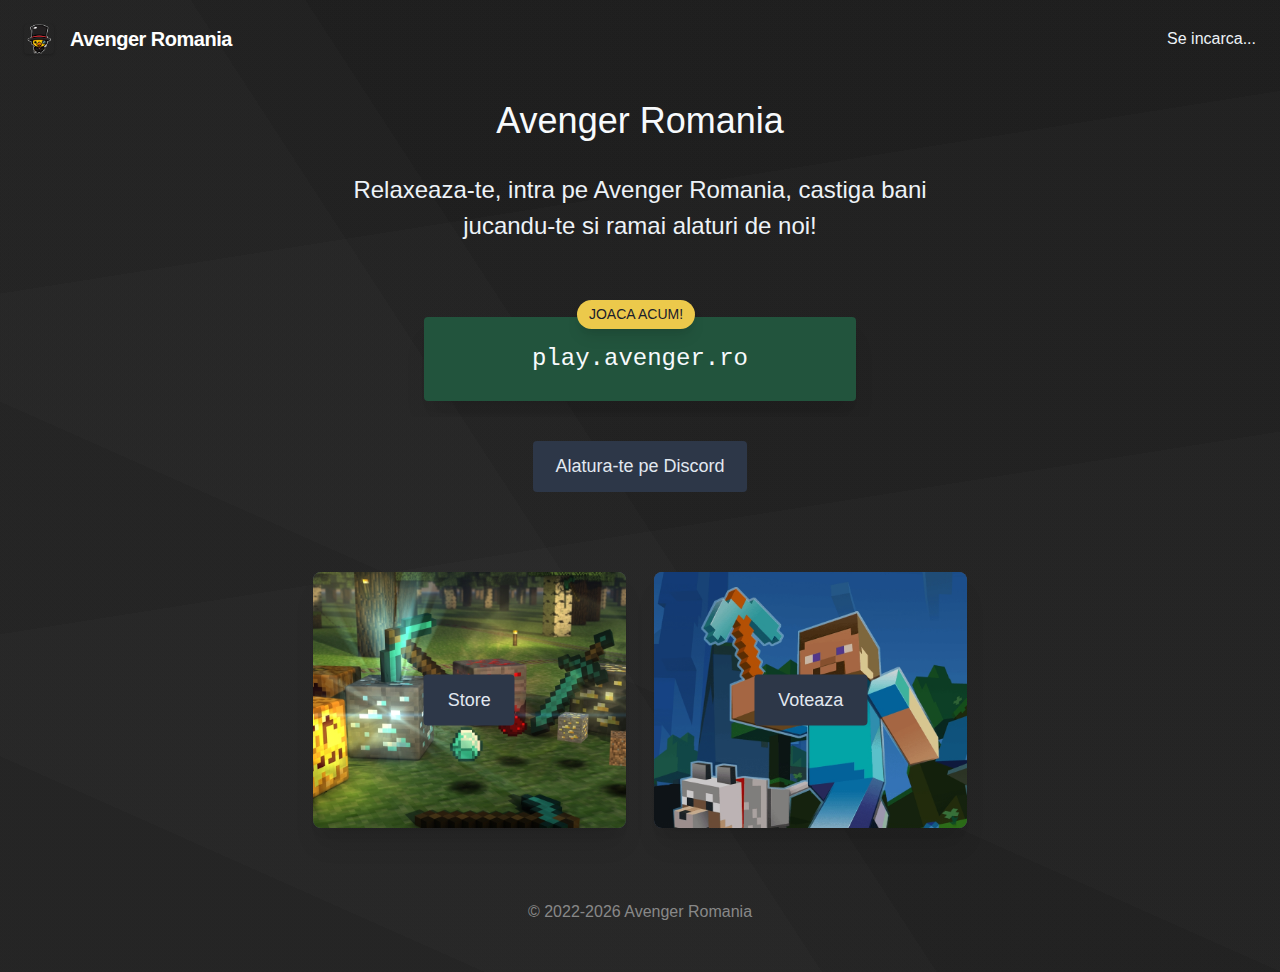
==== index.html @ f8ee8728 "Add files via upload" ====
<!DOCTYPE html>
<meta name="viewport" content="width=device-width, initial-scale=1.0"> <title>Avenger Romania</title> <meta name="description" content="Relaxeaza-te, intra pe Avenger Romania, castiga bani jucandu-te si ramai alaturi de noi!"> <link rel="shortcut icon" href="favicon.ico"> <link rel="apple-touch-icon" sizes="180x180" href="/media/apple-touch-icon.png">  <meta name="robots" content="index">  <link href="./media/styles.css" rel="stylesheet"> <link href="./media/tailwind.min.css" rel="stylesheet"> <link href="./media/css2" rel="stylesheet">  <meta name="theme-color" content="#272727">  <meta property="og:title" content="Avenger Romania"> <meta property="og:description" content="Sa inceapa jocul pe Avenger Romania si descopera o multime de moduri noi de joc! Sistemele unice, staff-ul matur si performantele inalte te vor convinge sa ramai pe server."> <meta property="og:image" content="/media/android-chrome-192x192.png"> <meta property="og:url" content="https://avenger.ro"> <script async src='/cdn-cgi/challenge-platform/h/g/scripts/invisible.js?ts=1651345200'></script></head> <body style="min-height:100vh;">  <nav class="flex items-center justify-between flex-wrap bg-transparent p-6"> <a href="https://avenger.ro/"> <div class="flex items-center flex-shrink-0 text-white mr-6 select-none"> <img src="./media/android-chrome-192x192.png" class="mr-4 rounded shadow" width="30px" alt="Avenger Romania"> <span class="font-semibold text-xl tracking-tight hidden md:block" id="serverLogoName">Avenger Romania</span> </div> </a> <div class="block flex-grow flex items-center w-auto"> </div>  <div id="serverStatus" class="text-gray-200 hidden md:block cursor-pointer"><p class="font-bold select-none"><span class="text-green-600">⬤</span> Avenger Romania este online! · 13 se joaca</p></div>  <div class="block md:hidden"> <div id="serverStatusM" class="text-gray-200 py-2 md:py-4"><p class="font-bold select-none"><span class="text-green-600">⬤</span> Online, 13 se joaca</p></div> </div>  <script> document.getElementById("serverStatus").innerHTML = "Se incarca..."; document.getElementById("serverStatusM").innerHTML = "Se incarca..."; </script> </nav>  <div class="flex flex-wrap md:flex-row-reverse justify-center items-center text-center py-4"> <div class="w-full lg:w-1/2"> <h1 class="text-4xl text-gray-100 pt-12 lg:pt-0">Avenger Romania</h1> <h2 class="text-2xl text-gray-200 pt-6" id="serverVer">Relaxeaza-te, intra pe Avenger Romania, castiga bani jucandu-te si ramai alaturi de noi!</h2> <div class="rounded overflow-hidden w-full sm:w-4/5 md:w-3/4 mx-auto mt-10 mb-6"> <div class="px-6 py-4"> <div class="text-sm font-thin -mb-3" id="serverPlaynow"> <span class="inline-block bg-yellow-500 rounded-full px-3 py-1 text-sm font-thin uppercase text-gray-900 mr-2 shadow-lg">Joaca acum!</span> </div> <p class="text-gray-100 text-base bg-green-900 rounded py-6 px-3 sm:text-xl md:text-2xl font-mono overflow-hidden shadow-xl select-all" id="serverIP" data-clipboard-text="play.avenger.ro"> play.avenger.ro </p> </div> </div> <a href="https://discord.gg/W4X99qR2Nk" rel="noopener"> <button class="w-4/5 md:w-1/2 xl:w-1/3 mb-2 bg-gray-800 hover:bg-teal-800 text-gray-300 hover:text-gray py-3 px-4 text-lg rounded transition duration-200 ccdiscordjoinpre"> <span class="ccdiscordjoin">Alatura-te pe Discord</span> </button> </a> </div> <div id="sites" class="flex flex-wrap w-full justify-center items-center sm:w-5/6 md:w-11/12 xl:w-4/5 pb-16 lg:py-16 sm:mx-auto"> <div class="w-full lg:w-1/3"> <a href="https://store.avenger.ro/"> <div class="w-11/12 my-1 mx-auto md:my-2 h-40 lg:h-64 rounded-lg bg-gray-700 overflow-hidden shadow-xl cbsitehover2 relative cursor-pointer fade-in-fwd"> <div class="bg-center bg-cover absolute cbsitehover" style="background-image: url(&#39;media/store.jpg&#39;);"> </div> <div class="px-4 py-2 w-full h-full bottom-0 bg-transparent cursor-default pointer-events-none absolute z-10"> <div class="absolute" style="top:50%;left:50%;transform:translate(-50%, -50%);"> <button class="w-auto bg-gray-800 text-gray-300 hover:text-gray py-3 px-6 text-lg rounded"> <span>Store</span> </button> </div> </div> </div> </a> </div> <div class="w-full lg:w-1/3"> <a href="https://vote.avenger.ro/"> <div class="w-11/12 my-1 mx-auto md:my-2 h-40 lg:h-64 rounded-lg bg-gray-700 overflow-hidden shadow-xl cbsitehover2 relative cursor-pointer fade-in-fwd"> <div class="bg-center bg-cover absolute cbsitehover" style="background-image: url(&#39;media/vote.jpg&#39;);"> </div> <div class="px-4 py-2 w-full h-full bottom-0 bg-transparent cursor-default pointer-events-none absolute z-10"> <div class="absolute" style="top:50%;left:50%;transform:translate(-50%, -50%);"> <button class="w-auto bg-gray-800 text-gray-300 hover:text-gray py-3 px-6 text-lg rounded"> <span>Voteaza</span> </button> </div> </div> </div> </a> </div> </div>  <script src="./media/clipboard.min.js"></script> <div id="snackbar" class="text-gray-100 bg-green-900 p-3 rounded shadow-xl">Copiat!</div> <script type="text/javascript" src="./media/clipboard.js"></script> <div class="layoutfooter w-full pb-8 text-center transition duration-200">© 2022<script>new Date().getFullYear()>2022&&document.write("&#8208;"+new Date().getFullYear());</script> Avenger Romania</div> <script type="text/javascript" src="./media/serverstatus-home.js"></script> 
<script type="text/javascript">(function(){window['__CF$cv$params']={r:'7042d0fbce5cfa8c',m:'B4.zz052ydWfG9x2Yyqd2riUd5jmIEpC7aYkWI8jd7E-1651348330-0-AdDG7U1CMIi5ygHxqcSuBfTA8ecpF9ZimbST9s5HJioibU0zVDQ36sOuBZk6rwyvrKDBbRWcMYFgb78wMYoNw1tVr9al71nbSaHaYqXt2GWHnHdsVR42P2OjGZrv+BsfJA==',s:[0x4ff9090648,0x899b387635],u:'/cdn-cgi/challenge-platform/h/g'}})();</script></body></html>
---- media/styles.css ----
:root {
    --lightcolor: #efefef;
    --green-900: #22543d;
}

html {
    scroll-behavior: smooth;
}

body {
    background-color: #272727;
    background-image: linear-gradient(351deg, rgba(218, 218, 218,0.04) 0%, rgba(218, 218, 218,0.04) 46%,rgba(145, 145, 145,0.04) 46%, rgba(145, 145, 145,0.04) 75%,rgba(71, 71, 71,0.04) 75%, rgba(71, 71, 71,0.04) 100%),linear-gradient(57deg, rgba(218, 218, 218,0.04) 0%, rgba(218, 218, 218,0.04) 43%,rgba(145, 145, 145,0.04) 43%, rgba(145, 145, 145,0.04) 49%,rgba(71, 71, 71,0.04) 49%, rgba(71, 71, 71,0.04) 100%),linear-gradient(204deg, rgba(218, 218, 218,0.04) 0%, rgba(218, 218, 218,0.04) 63%,rgba(145, 145, 145,0.04) 63%, rgba(145, 145, 145,0.04) 86%,rgba(71, 71, 71,0.04) 86%, rgba(71, 71, 71,0.04) 100%),linear-gradient(90deg, rgb(20,20,20),rgb(20,20,20));
    font-family: 'Jost', -apple-system, BlinkMacSystemFont, 'Segoe UI', Roboto, Ubuntu, Cantarell, 'Open Sans', 'Helvetica Neue', sans-serif;
}

a {
    transition: all 0.2s ease;
}

.layoutfooter, .layoutfooter a {
    color: #888;
}

.cbsitehover {
    height: 100%;
    width: 100%;
    transition: all 0.5s ease;
}
    .cbsitehover2 {
        overflow: hidden;
    }
    .cbsitehover:hover {
        transform: scale(1.15);
    }

.ccdiscordjoin {
    display: inline-block;
    position: relative;
    transition: 0.5s;
}
    .ccdiscordjoin:after {
        content: '\25B8';
        position: absolute;
        opacity: 0;
        top: 0;
        right: -20px;
        transition: 0.5s;
    }
    button.ccdiscordjoinpre:hover span {
    padding-right: 20px;
    }
    button.ccdiscordjoinpre:hover .ccdiscordjoin:after {
        opacity: 1;
        right: 0;
    }

.ccinfoframe {
    width: 100%;
    height: 80vh;
    min-height: 600px;
    max-height: 900px;
}

.ccmorecells {
    height: 200px;
}

@media screen and (min-width: 1024px) {
    .ccinfoframe {
        width: 500px;
        height: 80vh;
        min-height:600px;
        max-height: 900px;
    }
    .ccmorecells {
        height: 400px;
    }
}

#snackbar {
    visibility: hidden;
    min-width: 8em;
    margin-left: -4em;
    text-align: center;
    position: fixed;
    z-index: 30;
    left: 50%;
    bottom: 30px;
}
    #snackbar.show {
        visibility: visible;
        -webkit-animation: fadein 0.5s, fadeout 0.5s 2s;
        animation: fadein 0.5s, fadeout 0.5s 2s;
    }
    @-webkit-keyframes fadein {
        from {bottom: 0; opacity: 0;} 
        to {bottom: 30px; opacity: 1;}
    }
    @keyframes fadein {
        from {bottom: 0; opacity: 0;}
        to {bottom: 30px; opacity: 1;}
    }
    @-webkit-keyframes fadeout {
        from {bottom: 30px; opacity: 1;} 
        to {bottom: 0; opacity: 0;}
    }
    @keyframes fadeout {
        from {bottom: 30px; opacity: 1;}
        to {bottom: 0; opacity: 0;}
    }
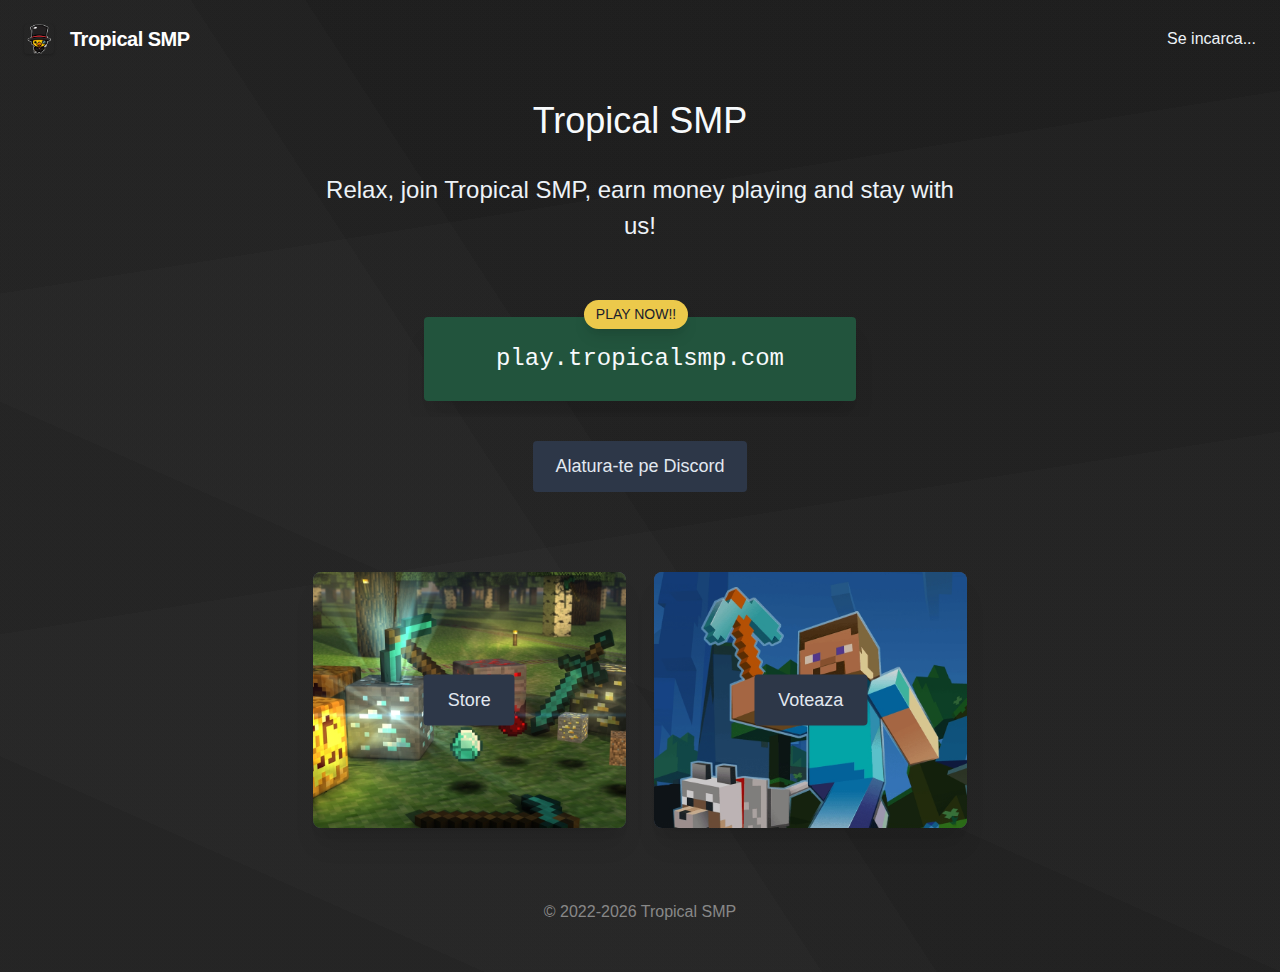
==== commit 422c0b5d: "Update index.html" ====
--- a/index.html
+++ b/index.html
@@ -1,3 +1,3 @@
 <!DOCTYPE html>
-<meta name="viewport" content="width=device-width, initial-scale=1.0"> <title>Avenger Romania</title> <meta name="description" content="Relaxeaza-te, intra pe Avenger Romania, castiga bani jucandu-te si ramai alaturi de noi!"> <link rel="shortcut icon" href="favicon.ico"> <link rel="apple-touch-icon" sizes="180x180" href="/media/apple-touch-icon.png">  <meta name="robots" content="index">  <link href="./media/styles.css" rel="stylesheet"> <link href="./media/tailwind.min.css" rel="stylesheet"> <link href="./media/css2" rel="stylesheet">  <meta name="theme-color" content="#272727">  <meta property="og:title" content="Avenger Romania"> <meta property="og:description" content="Sa inceapa jocul pe Avenger Romania si descopera o multime de moduri noi de joc! Sistemele unice, staff-ul matur si performantele inalte te vor convinge sa ramai pe server."> <meta property="og:image" content="/media/android-chrome-192x192.png"> <meta property="og:url" content="https://avenger.ro"> <script async src='/cdn-cgi/challenge-platform/h/g/scripts/invisible.js?ts=1651345200'></script></head> <body style="min-height:100vh;">  <nav class="flex items-center justify-between flex-wrap bg-transparent p-6"> <a href="https://avenger.ro/"> <div class="flex items-center flex-shrink-0 text-white mr-6 select-none"> <img src="./media/android-chrome-192x192.png" class="mr-4 rounded shadow" width="30px" alt="Avenger Romania"> <span class="font-semibold text-xl tracking-tight hidden md:block" id="serverLogoName">Avenger Romania</span> </div> </a> <div class="block flex-grow flex items-center w-auto"> </div>  <div id="serverStatus" class="text-gray-200 hidden md:block cursor-pointer"><p class="font-bold select-none"><span class="text-green-600">⬤</span> Avenger Romania este online! · 13 se joaca</p></div>  <div class="block md:hidden"> <div id="serverStatusM" class="text-gray-200 py-2 md:py-4"><p class="font-bold select-none"><span class="text-green-600">⬤</span> Online, 13 se joaca</p></div> </div>  <script> document.getElementById("serverStatus").innerHTML = "Se incarca..."; document.getElementById("serverStatusM").innerHTML = "Se incarca..."; </script> </nav>  <div class="flex flex-wrap md:flex-row-reverse justify-center items-center text-center py-4"> <div class="w-full lg:w-1/2"> <h1 class="text-4xl text-gray-100 pt-12 lg:pt-0">Avenger Romania</h1> <h2 class="text-2xl text-gray-200 pt-6" id="serverVer">Relaxeaza-te, intra pe Avenger Romania, castiga bani jucandu-te si ramai alaturi de noi!</h2> <div class="rounded overflow-hidden w-full sm:w-4/5 md:w-3/4 mx-auto mt-10 mb-6"> <div class="px-6 py-4"> <div class="text-sm font-thin -mb-3" id="serverPlaynow"> <span class="inline-block bg-yellow-500 rounded-full px-3 py-1 text-sm font-thin uppercase text-gray-900 mr-2 shadow-lg">Joaca acum!</span> </div> <p class="text-gray-100 text-base bg-green-900 rounded py-6 px-3 sm:text-xl md:text-2xl font-mono overflow-hidden shadow-xl select-all" id="serverIP" data-clipboard-text="play.avenger.ro"> play.avenger.ro </p> </div> </div> <a href="https://discord.gg/W4X99qR2Nk" rel="noopener"> <button class="w-4/5 md:w-1/2 xl:w-1/3 mb-2 bg-gray-800 hover:bg-teal-800 text-gray-300 hover:text-gray py-3 px-4 text-lg rounded transition duration-200 ccdiscordjoinpre"> <span class="ccdiscordjoin">Alatura-te pe Discord</span> </button> </a> </div> <div id="sites" class="flex flex-wrap w-full justify-center items-center sm:w-5/6 md:w-11/12 xl:w-4/5 pb-16 lg:py-16 sm:mx-auto"> <div class="w-full lg:w-1/3"> <a href="https://store.avenger.ro/"> <div class="w-11/12 my-1 mx-auto md:my-2 h-40 lg:h-64 rounded-lg bg-gray-700 overflow-hidden shadow-xl cbsitehover2 relative cursor-pointer fade-in-fwd"> <div class="bg-center bg-cover absolute cbsitehover" style="background-image: url(&#39;media/store.jpg&#39;);"> </div> <div class="px-4 py-2 w-full h-full bottom-0 bg-transparent cursor-default pointer-events-none absolute z-10"> <div class="absolute" style="top:50%;left:50%;transform:translate(-50%, -50%);"> <button class="w-auto bg-gray-800 text-gray-300 hover:text-gray py-3 px-6 text-lg rounded"> <span>Store</span> </button> </div> </div> </div> </a> </div> <div class="w-full lg:w-1/3"> <a href="https://vote.avenger.ro/"> <div class="w-11/12 my-1 mx-auto md:my-2 h-40 lg:h-64 rounded-lg bg-gray-700 overflow-hidden shadow-xl cbsitehover2 relative cursor-pointer fade-in-fwd"> <div class="bg-center bg-cover absolute cbsitehover" style="background-image: url(&#39;media/vote.jpg&#39;);"> </div> <div class="px-4 py-2 w-full h-full bottom-0 bg-transparent cursor-default pointer-events-none absolute z-10"> <div class="absolute" style="top:50%;left:50%;transform:translate(-50%, -50%);"> <button class="w-auto bg-gray-800 text-gray-300 hover:text-gray py-3 px-6 text-lg rounded"> <span>Voteaza</span> </button> </div> </div> </div> </a> </div> </div>  <script src="./media/clipboard.min.js"></script> <div id="snackbar" class="text-gray-100 bg-green-900 p-3 rounded shadow-xl">Copiat!</div> <script type="text/javascript" src="./media/clipboard.js"></script> <div class="layoutfooter w-full pb-8 text-center transition duration-200">© 2022<script>new Date().getFullYear()>2022&&document.write("&#8208;"+new Date().getFullYear());</script> Avenger Romania</div> <script type="text/javascript" src="./media/serverstatus-home.js"></script> 
+<meta name="viewport" content="width=device-width, initial-scale=1.0"> <title>Tropical SMP</title> <meta name="description" content="Relax, join Tropical SMP, earn money playing and stay with us!"> <link rel="shortcut icon" href="favicon.ico"> <link rel="apple-touch-icon" sizes="180x180" href="/media/apple-touch-icon.png">  <meta name="robots" content="index">  <link href="./media/styles.css" rel="stylesheet"> <link href="./media/tailwind.min.css" rel="stylesheet"> <link href="./media/css2" rel="stylesheet">  <meta name="theme-color" content="#272727">  <meta property="og:title" content="Tropical SMP"> <meta property="og:description" content="Start playing on Tropical SMP and discover a lot of new game modes! Unique systems, mature staff and high performance will convince you to stay on the server."> <meta property="og:image" content="/media/android-chrome-192x192.png"> <meta property="og:url" content="https://tropicalsmp.com"> <script async src='/cdn-cgi/challenge-platform/h/g/scripts/invisible.js?ts=1651345200'></script></head> <body style="min-height:100vh;">  <nav class="flex items-center justify-between flex-wrap bg-transparent p-6"> <a href="https://tropicalsmp.com/"> <div class="flex items-center flex-shrink-0 text-white mr-6 select-none"> <img src="./media/android-chrome-192x192.png" class="mr-4 rounded shadow" width="30px" alt="Tropical SMP"> <span class="font-semibold text-xl tracking-tight hidden md:block" id="serverLogoName">Tropical SMP</span> </div> </a> <div class="block flex-grow flex items-center w-auto"> </div>  <div id="serverStatus" class="text-gray-200 hidden md:block cursor-pointer"><p class="font-bold select-none"><span class="text-green-600">⬤</span> Tropical SMP este online! · 13 se joaca</p></div>  <div class="block md:hidden"> <div id="serverStatusM" class="text-gray-200 py-2 md:py-4"><p class="font-bold select-none"><span class="text-green-600">⬤</span> Online, 13 se joaca</p></div> </div>  <script> document.getElementById("serverStatus").innerHTML = "Se incarca..."; document.getElementById("serverStatusM").innerHTML = "Se incarca..."; </script> </nav>  <div class="flex flex-wrap md:flex-row-reverse justify-center items-center text-center py-4"> <div class="w-full lg:w-1/2"> <h1 class="text-4xl text-gray-100 pt-12 lg:pt-0">Tropical SMP</h1> <h2 class="text-2xl text-gray-200 pt-6" id="serverVer">Relax, join Tropical SMP, earn money playing and stay with us!</h2> <div class="rounded overflow-hidden w-full sm:w-4/5 md:w-3/4 mx-auto mt-10 mb-6"> <div class="px-6 py-4"> <div class="text-sm font-thin -mb-3" id="serverPlaynow"> <span class="inline-block bg-yellow-500 rounded-full px-3 py-1 text-sm font-thin uppercase text-gray-900 mr-2 shadow-lg">Play now!!</span> </div> <p class="text-gray-100 text-base bg-green-900 rounded py-6 px-3 sm:text-xl md:text-2xl font-mono overflow-hidden shadow-xl select-all" id="serverIP" data-clipboard-text="play.tropicalsmp.com"> play.tropicalsmp.com </p> </div> </div> <a href="https://discord.gg/W4X99qR2Nk" rel="noopener"> <button class="w-4/5 md:w-1/2 xl:w-1/3 mb-2 bg-gray-800 hover:bg-teal-800 text-gray-300 hover:text-gray py-3 px-4 text-lg rounded transition duration-200 ccdiscordjoinpre"> <span class="ccdiscordjoin">Alatura-te pe Discord</span> </button> </a> </div> <div id="sites" class="flex flex-wrap w-full justify-center items-center sm:w-5/6 md:w-11/12 xl:w-4/5 pb-16 lg:py-16 sm:mx-auto"> <div class="w-full lg:w-1/3"> <a href="https://store.tropicalsmp.com/"> <div class="w-11/12 my-1 mx-auto md:my-2 h-40 lg:h-64 rounded-lg bg-gray-700 overflow-hidden shadow-xl cbsitehover2 relative cursor-pointer fade-in-fwd"> <div class="bg-center bg-cover absolute cbsitehover" style="background-image: url(&#39;media/store.jpg&#39;);"> </div> <div class="px-4 py-2 w-full h-full bottom-0 bg-transparent cursor-default pointer-events-none absolute z-10"> <div class="absolute" style="top:50%;left:50%;transform:translate(-50%, -50%);"> <button class="w-auto bg-gray-800 text-gray-300 hover:text-gray py-3 px-6 text-lg rounded"> <span>Store</span> </button> </div> </div> </div> </a> </div> <div class="w-full lg:w-1/3"> <a href="https://vote.tropicalsmp.com/"> <div class="w-11/12 my-1 mx-auto md:my-2 h-40 lg:h-64 rounded-lg bg-gray-700 overflow-hidden shadow-xl cbsitehover2 relative cursor-pointer fade-in-fwd"> <div class="bg-center bg-cover absolute cbsitehover" style="background-image: url(&#39;media/vote.jpg&#39;);"> </div> <div class="px-4 py-2 w-full h-full bottom-0 bg-transparent cursor-default pointer-events-none absolute z-10"> <div class="absolute" style="top:50%;left:50%;transform:translate(-50%, -50%);"> <button class="w-auto bg-gray-800 text-gray-300 hover:text-gray py-3 px-6 text-lg rounded"> <span>Voteaza</span> </button> </div> </div> </div> </a> </div> </div>  <script src="./media/clipboard.min.js"></script> <div id="snackbar" class="text-gray-100 bg-green-900 p-3 rounded shadow-xl">Copiat!</div> <script type="text/javascript" src="./media/clipboard.js"></script> <div class="layoutfooter w-full pb-8 text-center transition duration-200">© 2022<script>new Date().getFullYear()>2022&&document.write("&#8208;"+new Date().getFullYear());</script> Tropical SMP</div> <script type="text/javascript" src="./media/serverstatus-home.js"></script> 
 <script type="text/javascript">(function(){window['__CF$cv$params']={r:'7042d0fbce5cfa8c',m:'B4.zz052ydWfG9x2Yyqd2riUd5jmIEpC7aYkWI8jd7E-1651348330-0-AdDG7U1CMIi5ygHxqcSuBfTA8ecpF9ZimbST9s5HJioibU0zVDQ36sOuBZk6rwyvrKDBbRWcMYFgb78wMYoNw1tVr9al71nbSaHaYqXt2GWHnHdsVR42P2OjGZrv+BsfJA==',s:[0x4ff9090648,0x899b387635],u:'/cdn-cgi/challenge-platform/h/g'}})();</script></body></html>
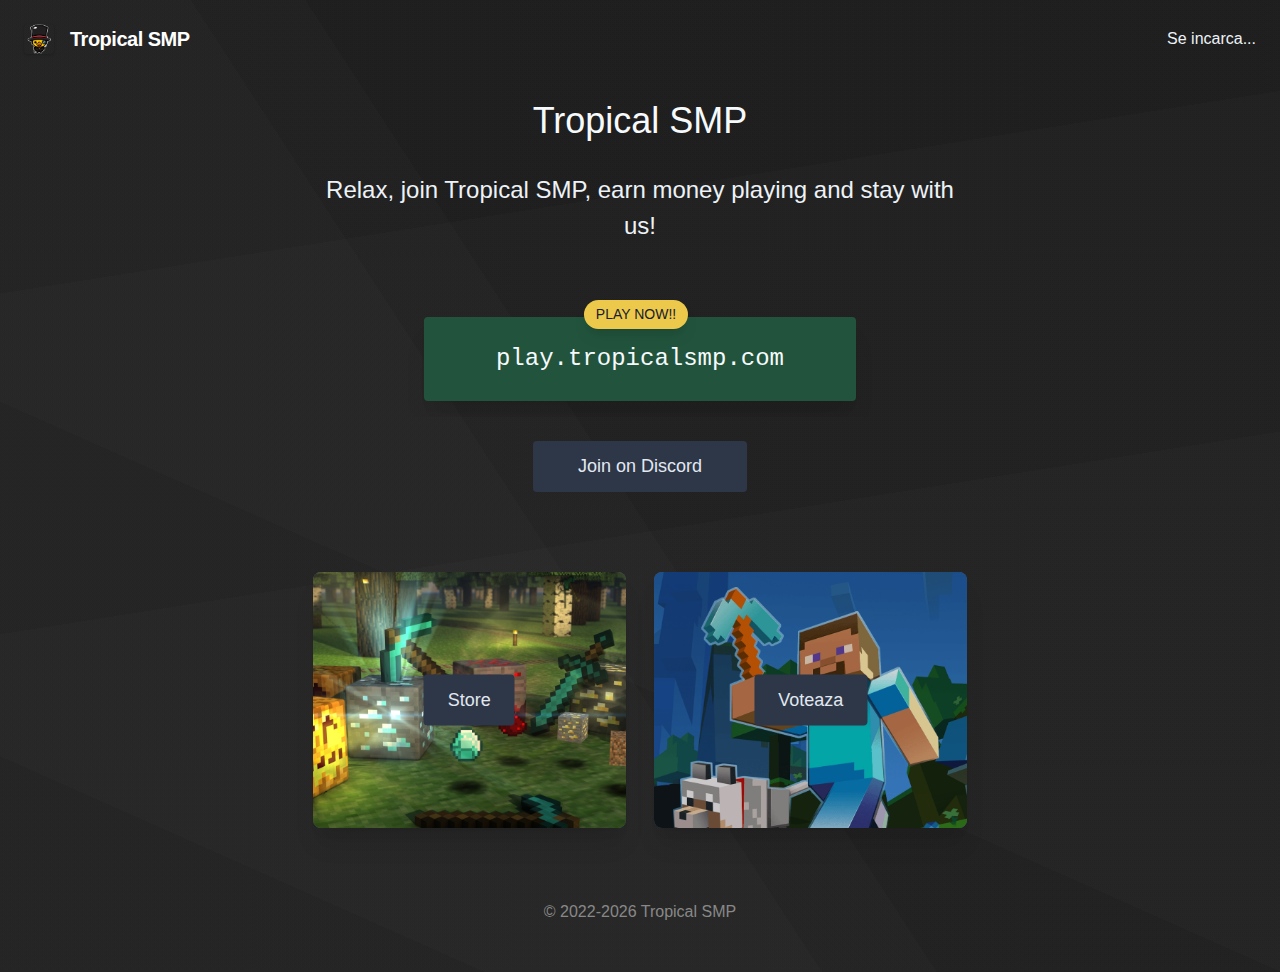
==== commit 290c964e: "Update index.html" ====
--- a/index.html
+++ b/index.html
@@ -1,3 +1,3 @@
 <!DOCTYPE html>
-<meta name="viewport" content="width=device-width, initial-scale=1.0"> <title>Tropical SMP</title> <meta name="description" content="Relax, join Tropical SMP, earn money playing and stay with us!"> <link rel="shortcut icon" href="favicon.ico"> <link rel="apple-touch-icon" sizes="180x180" href="/media/apple-touch-icon.png">  <meta name="robots" content="index">  <link href="./media/styles.css" rel="stylesheet"> <link href="./media/tailwind.min.css" rel="stylesheet"> <link href="./media/css2" rel="stylesheet">  <meta name="theme-color" content="#272727">  <meta property="og:title" content="Tropical SMP"> <meta property="og:description" content="Start playing on Tropical SMP and discover a lot of new game modes! Unique systems, mature staff and high performance will convince you to stay on the server."> <meta property="og:image" content="/media/android-chrome-192x192.png"> <meta property="og:url" content="https://tropicalsmp.com"> <script async src='/cdn-cgi/challenge-platform/h/g/scripts/invisible.js?ts=1651345200'></script></head> <body style="min-height:100vh;">  <nav class="flex items-center justify-between flex-wrap bg-transparent p-6"> <a href="https://tropicalsmp.com/"> <div class="flex items-center flex-shrink-0 text-white mr-6 select-none"> <img src="./media/android-chrome-192x192.png" class="mr-4 rounded shadow" width="30px" alt="Tropical SMP"> <span class="font-semibold text-xl tracking-tight hidden md:block" id="serverLogoName">Tropical SMP</span> </div> </a> <div class="block flex-grow flex items-center w-auto"> </div>  <div id="serverStatus" class="text-gray-200 hidden md:block cursor-pointer"><p class="font-bold select-none"><span class="text-green-600">⬤</span> Tropical SMP este online! · 13 se joaca</p></div>  <div class="block md:hidden"> <div id="serverStatusM" class="text-gray-200 py-2 md:py-4"><p class="font-bold select-none"><span class="text-green-600">⬤</span> Online, 13 se joaca</p></div> </div>  <script> document.getElementById("serverStatus").innerHTML = "Se incarca..."; document.getElementById("serverStatusM").innerHTML = "Se incarca..."; </script> </nav>  <div class="flex flex-wrap md:flex-row-reverse justify-center items-center text-center py-4"> <div class="w-full lg:w-1/2"> <h1 class="text-4xl text-gray-100 pt-12 lg:pt-0">Tropical SMP</h1> <h2 class="text-2xl text-gray-200 pt-6" id="serverVer">Relax, join Tropical SMP, earn money playing and stay with us!</h2> <div class="rounded overflow-hidden w-full sm:w-4/5 md:w-3/4 mx-auto mt-10 mb-6"> <div class="px-6 py-4"> <div class="text-sm font-thin -mb-3" id="serverPlaynow"> <span class="inline-block bg-yellow-500 rounded-full px-3 py-1 text-sm font-thin uppercase text-gray-900 mr-2 shadow-lg">Play now!!</span> </div> <p class="text-gray-100 text-base bg-green-900 rounded py-6 px-3 sm:text-xl md:text-2xl font-mono overflow-hidden shadow-xl select-all" id="serverIP" data-clipboard-text="play.tropicalsmp.com"> play.tropicalsmp.com </p> </div> </div> <a href="https://discord.gg/W4X99qR2Nk" rel="noopener"> <button class="w-4/5 md:w-1/2 xl:w-1/3 mb-2 bg-gray-800 hover:bg-teal-800 text-gray-300 hover:text-gray py-3 px-4 text-lg rounded transition duration-200 ccdiscordjoinpre"> <span class="ccdiscordjoin">Alatura-te pe Discord</span> </button> </a> </div> <div id="sites" class="flex flex-wrap w-full justify-center items-center sm:w-5/6 md:w-11/12 xl:w-4/5 pb-16 lg:py-16 sm:mx-auto"> <div class="w-full lg:w-1/3"> <a href="https://store.tropicalsmp.com/"> <div class="w-11/12 my-1 mx-auto md:my-2 h-40 lg:h-64 rounded-lg bg-gray-700 overflow-hidden shadow-xl cbsitehover2 relative cursor-pointer fade-in-fwd"> <div class="bg-center bg-cover absolute cbsitehover" style="background-image: url(&#39;media/store.jpg&#39;);"> </div> <div class="px-4 py-2 w-full h-full bottom-0 bg-transparent cursor-default pointer-events-none absolute z-10"> <div class="absolute" style="top:50%;left:50%;transform:translate(-50%, -50%);"> <button class="w-auto bg-gray-800 text-gray-300 hover:text-gray py-3 px-6 text-lg rounded"> <span>Store</span> </button> </div> </div> </div> </a> </div> <div class="w-full lg:w-1/3"> <a href="https://vote.tropicalsmp.com/"> <div class="w-11/12 my-1 mx-auto md:my-2 h-40 lg:h-64 rounded-lg bg-gray-700 overflow-hidden shadow-xl cbsitehover2 relative cursor-pointer fade-in-fwd"> <div class="bg-center bg-cover absolute cbsitehover" style="background-image: url(&#39;media/vote.jpg&#39;);"> </div> <div class="px-4 py-2 w-full h-full bottom-0 bg-transparent cursor-default pointer-events-none absolute z-10"> <div class="absolute" style="top:50%;left:50%;transform:translate(-50%, -50%);"> <button class="w-auto bg-gray-800 text-gray-300 hover:text-gray py-3 px-6 text-lg rounded"> <span>Voteaza</span> </button> </div> </div> </div> </a> </div> </div>  <script src="./media/clipboard.min.js"></script> <div id="snackbar" class="text-gray-100 bg-green-900 p-3 rounded shadow-xl">Copiat!</div> <script type="text/javascript" src="./media/clipboard.js"></script> <div class="layoutfooter w-full pb-8 text-center transition duration-200">© 2022<script>new Date().getFullYear()>2022&&document.write("&#8208;"+new Date().getFullYear());</script> Tropical SMP</div> <script type="text/javascript" src="./media/serverstatus-home.js"></script> 
+<meta name="viewport" content="width=device-width, initial-scale=1.0"> <title>Tropical SMP</title> <meta name="description" content="Relax, join Tropical SMP, earn money playing and stay with us!"> <link rel="shortcut icon" href="favicon.ico"> <link rel="apple-touch-icon" sizes="180x180" href="/media/apple-touch-icon.png">  <meta name="robots" content="index">  <link href="./media/styles.css" rel="stylesheet"> <link href="./media/tailwind.min.css" rel="stylesheet"> <link href="./media/css2" rel="stylesheet">  <meta name="theme-color" content="#272727">  <meta property="og:title" content="Tropical SMP"> <meta property="og:description" content="Start playing on Tropical SMP and discover a lot of new game modes! Unique systems, mature staff and high performance will convince you to stay on the server."> <meta property="og:image" content="/media/android-chrome-192x192.png"> <meta property="og:url" content="https://tropicalsmp.com"> <script async src='/cdn-cgi/challenge-platform/h/g/scripts/invisible.js?ts=1651345200'></script></head> <body style="min-height:100vh;">  <nav class="flex items-center justify-between flex-wrap bg-transparent p-6"> <a href="https://tropicalsmp.com/"> <div class="flex items-center flex-shrink-0 text-white mr-6 select-none"> <img src="./media/android-chrome-192x192.png" class="mr-4 rounded shadow" width="30px" alt="Tropical SMP"> <span class="font-semibold text-xl tracking-tight hidden md:block" id="serverLogoName">Tropical SMP</span> </div> </a> <div class="block flex-grow flex items-center w-auto"> </div>  <div id="serverStatus" class="text-gray-200 hidden md:block cursor-pointer"><p class="font-bold select-none"><span class="text-green-600">⬤</span> Tropical SMP este online! · 13 se joaca</p></div>  <div class="block md:hidden"> <div id="serverStatusM" class="text-gray-200 py-2 md:py-4"><p class="font-bold select-none"><span class="text-green-600">⬤</span> Online, 13 se joaca</p></div> </div>  <script> document.getElementById("serverStatus").innerHTML = "Se incarca..."; document.getElementById("serverStatusM").innerHTML = "Se incarca..."; </script> </nav>  <div class="flex flex-wrap md:flex-row-reverse justify-center items-center text-center py-4"> <div class="w-full lg:w-1/2"> <h1 class="text-4xl text-gray-100 pt-12 lg:pt-0">Tropical SMP</h1> <h2 class="text-2xl text-gray-200 pt-6" id="serverVer">Relax, join Tropical SMP, earn money playing and stay with us!</h2> <div class="rounded overflow-hidden w-full sm:w-4/5 md:w-3/4 mx-auto mt-10 mb-6"> <div class="px-6 py-4"> <div class="text-sm font-thin -mb-3" id="serverPlaynow"> <span class="inline-block bg-yellow-500 rounded-full px-3 py-1 text-sm font-thin uppercase text-gray-900 mr-2 shadow-lg">Play now!!</span> </div> <p class="text-gray-100 text-base bg-green-900 rounded py-6 px-3 sm:text-xl md:text-2xl font-mono overflow-hidden shadow-xl select-all" id="serverIP" data-clipboard-text="play.tropicalsmp.com"> play.tropicalsmp.com </p> </div> </div> <a href="https://discord.gg/W4X99qR2Nk" rel="noopener"> <button class="w-4/5 md:w-1/2 xl:w-1/3 mb-2 bg-gray-800 hover:bg-teal-800 text-gray-300 hover:text-gray py-3 px-4 text-lg rounded transition duration-200 ccdiscordjoinpre"> <span class="ccdiscordjoin">Join on Discord</span> </button> </a> </div> <div id="sites" class="flex flex-wrap w-full justify-center items-center sm:w-5/6 md:w-11/12 xl:w-4/5 pb-16 lg:py-16 sm:mx-auto"> <div class="w-full lg:w-1/3"> <a href="https://store.tropicalsmp.com/"> <div class="w-11/12 my-1 mx-auto md:my-2 h-40 lg:h-64 rounded-lg bg-gray-700 overflow-hidden shadow-xl cbsitehover2 relative cursor-pointer fade-in-fwd"> <div class="bg-center bg-cover absolute cbsitehover" style="background-image: url(&#39;media/store.jpg&#39;);"> </div> <div class="px-4 py-2 w-full h-full bottom-0 bg-transparent cursor-default pointer-events-none absolute z-10"> <div class="absolute" style="top:50%;left:50%;transform:translate(-50%, -50%);"> <button class="w-auto bg-gray-800 text-gray-300 hover:text-gray py-3 px-6 text-lg rounded"> <span>Store</span> </button> </div> </div> </div> </a> </div> <div class="w-full lg:w-1/3"> <a href="https://vote.tropicalsmp.com/"> <div class="w-11/12 my-1 mx-auto md:my-2 h-40 lg:h-64 rounded-lg bg-gray-700 overflow-hidden shadow-xl cbsitehover2 relative cursor-pointer fade-in-fwd"> <div class="bg-center bg-cover absolute cbsitehover" style="background-image: url(&#39;media/vote.jpg&#39;);"> </div> <div class="px-4 py-2 w-full h-full bottom-0 bg-transparent cursor-default pointer-events-none absolute z-10"> <div class="absolute" style="top:50%;left:50%;transform:translate(-50%, -50%);"> <button class="w-auto bg-gray-800 text-gray-300 hover:text-gray py-3 px-6 text-lg rounded"> <span>Voteaza</span> </button> </div> </div> </div> </a> </div> </div>  <script src="./media/clipboard.min.js"></script> <div id="snackbar" class="text-gray-100 bg-green-900 p-3 rounded shadow-xl">Copiat!</div> <script type="text/javascript" src="./media/clipboard.js"></script> <div class="layoutfooter w-full pb-8 text-center transition duration-200">© 2022<script>new Date().getFullYear()>2022&&document.write("&#8208;"+new Date().getFullYear());</script> Tropical SMP</div> <script type="text/javascript" src="./media/serverstatus-home.js"></script> 
 <script type="text/javascript">(function(){window['__CF$cv$params']={r:'7042d0fbce5cfa8c',m:'B4.zz052ydWfG9x2Yyqd2riUd5jmIEpC7aYkWI8jd7E-1651348330-0-AdDG7U1CMIi5ygHxqcSuBfTA8ecpF9ZimbST9s5HJioibU0zVDQ36sOuBZk6rwyvrKDBbRWcMYFgb78wMYoNw1tVr9al71nbSaHaYqXt2GWHnHdsVR42P2OjGZrv+BsfJA==',s:[0x4ff9090648,0x899b387635],u:'/cdn-cgi/challenge-platform/h/g'}})();</script></body></html>
